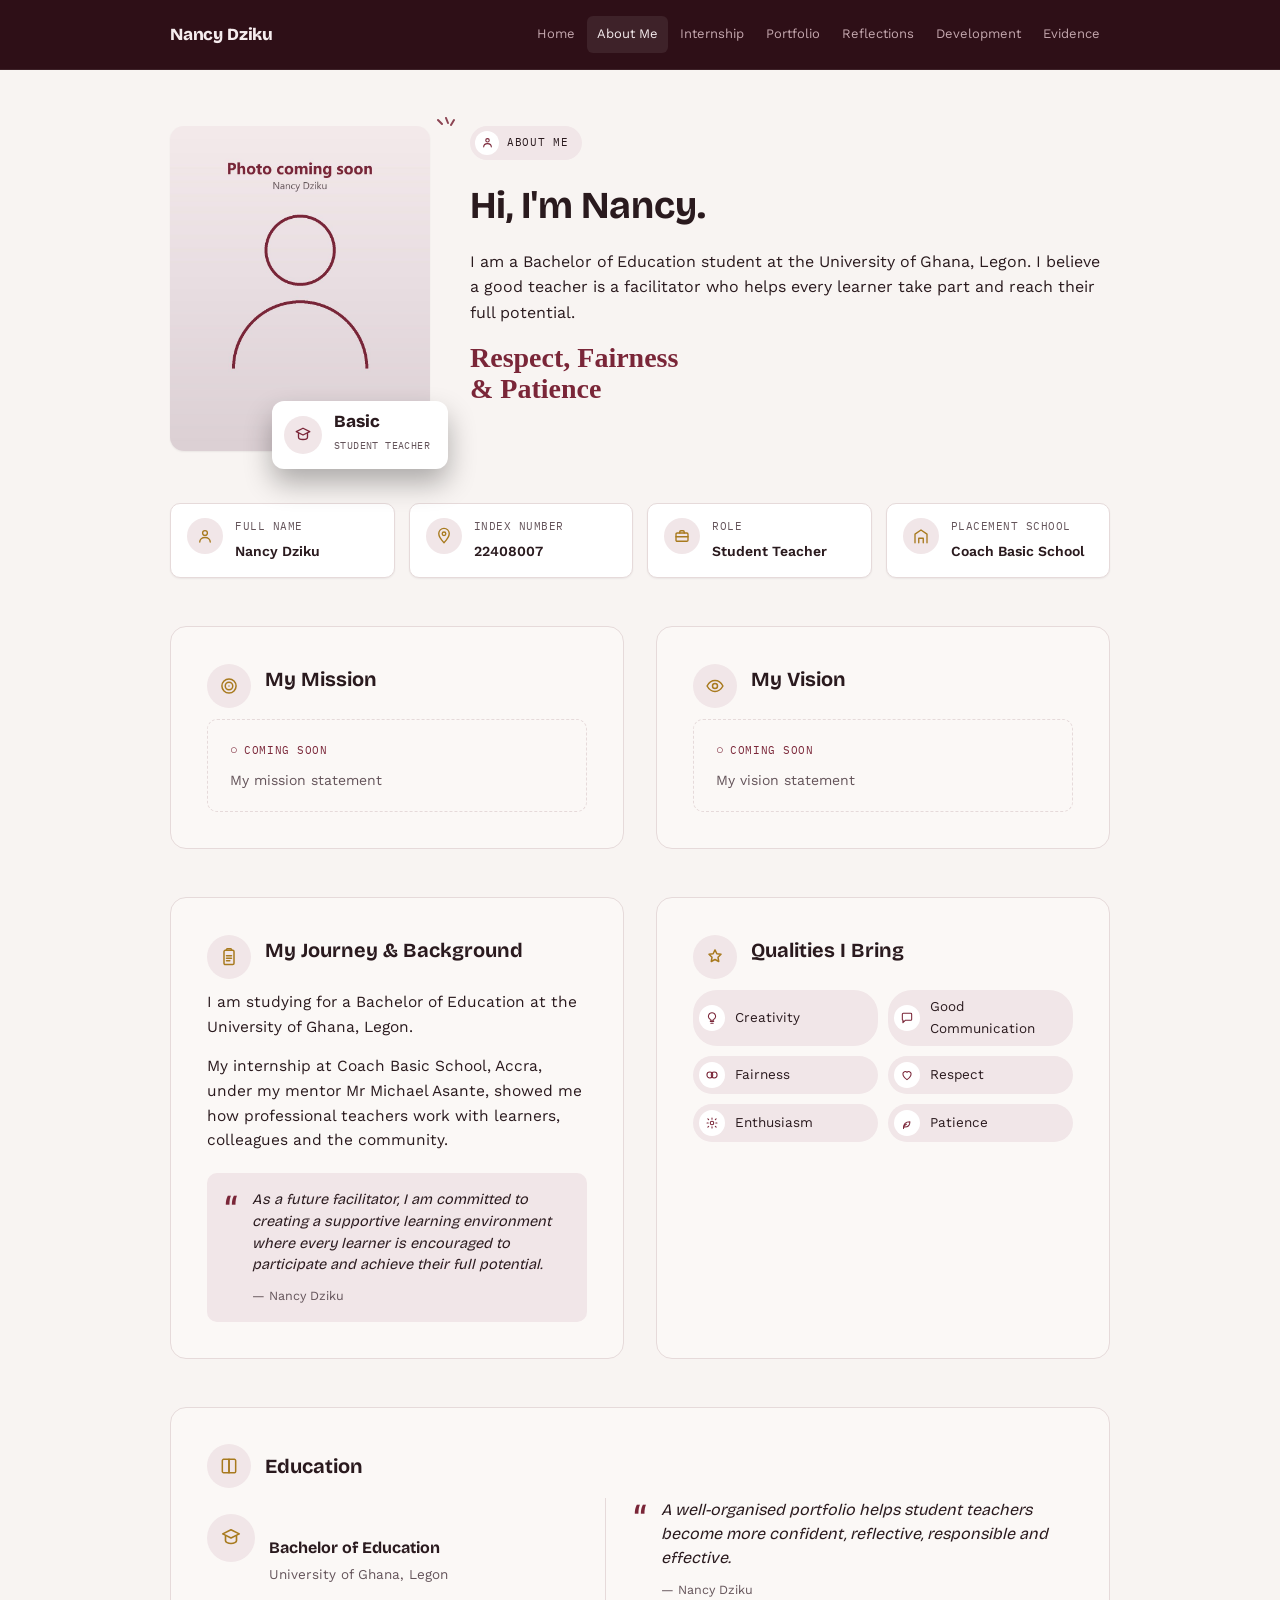
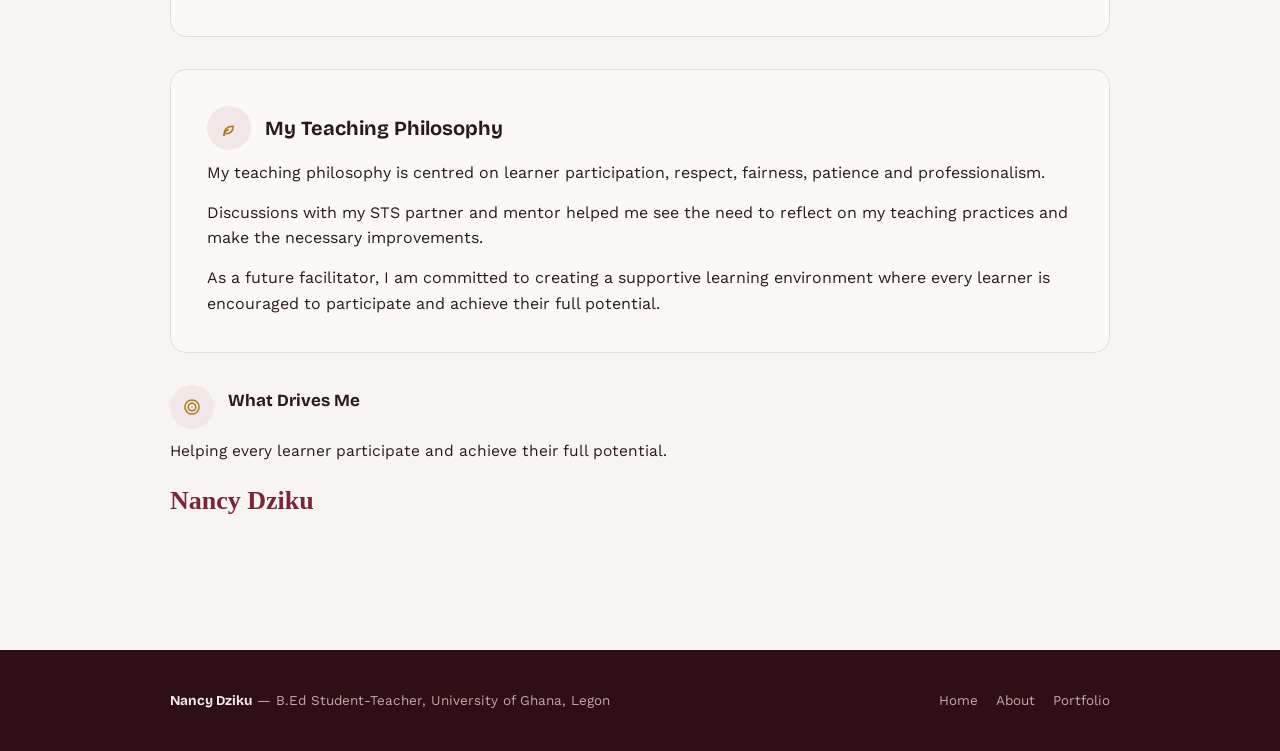
==== site/about.html @ c0284d1f "Build Nancy Dziku's teaching e-portfolio (Burgundy & Gold) Content from her Year 2 Sem 2 journal pag" ====
<!doctype html>
<html lang="en">
<head>
<meta charset="UTF-8">
<meta name="viewport" content="width=device-width, initial-scale=1">
<title>Nancy Dziku — About Me</title>
<meta name="description" content="Teaching e-portfolio of Nancy Dziku, Bachelor of Education student-teacher at the University of Ghana, Legon.">
<link rel="stylesheet" href="https://fonts.googleapis.com/css2?family=Bricolage+Grotesque:opsz,wght@12..96,500;12..96,700;12..96,800&family=Work+Sans:wght@400;500;600;700&family=IBM+Plex+Mono:wght@500&display=swap">
<link rel="stylesheet" href="styles.css">
</head>
<body>

<header class="site">
  <div class="container nav-row">
    <a class="brand" href="index.html">Nancy Dziku</a>
    <button class="nav-toggle" id="navToggle" aria-expanded="false">Menu</button>
    <nav class="links" id="navLinks">
      <a href="index.html">Home</a>
      <a href="about.html" class="active">About Me</a>
      <a href="internship.html">Internship</a>
      <a href="portfolio.html">Portfolio</a>
      <a href="reflections.html">Reflections</a>
      <a href="development.html">Development</a>
      <a href="evidence.html">Evidence</a>
    </nav>
  </div>
</header>

<main class="container">
  <div class="page">

    <div class="about-split">
      <div style="position:relative;">
        <div class="photo-ticks"><svg width="24" height="34" viewBox="0 0 24 34" fill="none" stroke="currentColor" stroke-width="2" stroke-linecap="round"><path d="M2 4l4 4"/><path d="M10 2l2 5"/><path d="M18 4l-3 5"/></svg></div>
        <img class="about-photo" src="assets/portrait.jpg" alt="Portrait of Nancy Dziku (photo coming soon)">
        <div class="hero-badge" style="position:absolute;right:-18px;bottom:-18px;left:auto;">
          <div class="badge-icon"><svg width="18" height="18" viewBox="0 0 24 24" fill="none" stroke="currentColor" stroke-width="1.8" stroke-linecap="round" stroke-linejoin="round"><path d="M12 3l9 4.5-9 4.5-9-4.5z"/><path d="M6 10v5c0 1.5 2.7 3 6 3s6-1.5 6-3v-5"/></svg></div>
          <div><b>Basic</b><span>Student Teacher</span></div>
        </div>
      </div>
      <div class="about-greet">
        <div class="pill-eyebrow"><span class="pill-icon"><svg width="13" height="13" viewBox="0 0 24 24" fill="none" stroke="currentColor" stroke-width="2" stroke-linecap="round" stroke-linejoin="round"><circle cx="12" cy="8" r="3.2"/><path d="M5 20c0-3.5 3-6 7-6s7 2.5 7 6"/></svg></span>About Me</div>
        <h3 style="font-size:clamp(28px,4.4vw,38px);">Hi, I'm Nancy.</h3>
        <p class="body-text">I am a Bachelor of Education student at the University of Ghana, Legon. I believe a good teacher is a facilitator who helps every learner take part and reach their full potential.</p>
        <div class="tagline-script">Respect, Fairness<br>&amp; Patience</div>
      </div>
    </div>

    <div class="block">
      <div class="info-grid">
        <div class="info-item">
          <div class="info-icon"><svg width="18" height="18" viewBox="0 0 24 24" fill="none" stroke="currentColor" stroke-width="1.8" stroke-linecap="round" stroke-linejoin="round"><circle cx="12" cy="8" r="3.2"/><path d="M5 20c0-3.5 3-6 7-6s7 2.5 7 6"/></svg></div>
          <div><span class="info-label">Full Name</span><span class="info-value">Nancy Dziku</span></div>
        </div>
        <div class="info-item">
          <div class="info-icon"><svg width="18" height="18" viewBox="0 0 24 24" fill="none" stroke="currentColor" stroke-width="1.8" stroke-linecap="round" stroke-linejoin="round"><path d="M12 21s7-7.2 7-12.2a7 7 0 1 0-14 0C5 13.8 12 21 12 21z"/><circle cx="12" cy="9" r="2.4"/></svg></div>
          <div><span class="info-label">Index Number</span><span class="info-value">22408007</span></div>
        </div>
        <div class="info-item">
          <div class="info-icon"><svg width="18" height="18" viewBox="0 0 24 24" fill="none" stroke="currentColor" stroke-width="1.8" stroke-linecap="round" stroke-linejoin="round"><rect x="4" y="8" width="16" height="11" rx="1.5"/><path d="M9 8V6.5A1.5 1.5 0 0 1 10.5 5h3A1.5 1.5 0 0 1 15 6.5V8"/><path d="M4 13h16"/></svg></div>
          <div><span class="info-label">Role</span><span class="info-value">Student Teacher</span></div>
        </div>
        <div class="info-item">
          <div class="info-icon"><svg width="18" height="18" viewBox="0 0 24 24" fill="none" stroke="currentColor" stroke-width="1.8" stroke-linecap="round" stroke-linejoin="round"><path d="M4 21V9.5L12 4l8 5.5V21"/><path d="M9 21v-6h6v6"/></svg></div>
          <div><span class="info-label">Placement School</span><span class="info-value">Coach Basic School</span></div>
        </div>
      </div>
    </div>

    <div class="two-col block">
      <div class="panel" style="margin-bottom:0;">
        <div class="panel-head">
        <div class="focus-icon"><svg width="20" height="20" viewBox="0 0 24 24" fill="none" stroke="currentColor" stroke-width="1.8" stroke-linecap="round" stroke-linejoin="round"><circle cx="12" cy="12" r="8.5"/><circle cx="12" cy="12" r="4.5"/><circle cx="12" cy="12" r=".8" fill="currentColor" stroke="none"/></svg></div>
        <h3>My Mission</h3>
      </div>
        <div class="grid-cards"><div class="gap"><div class="gap-label">Coming soon</div><p>My mission statement</p></div></div>
      </div>
      <div class="panel" style="margin-bottom:0;">
        <div class="panel-head">
        <div class="focus-icon"><svg width="20" height="20" viewBox="0 0 24 24" fill="none" stroke="currentColor" stroke-width="1.8" stroke-linecap="round" stroke-linejoin="round"><path d="M2.5 12S6 5.5 12 5.5 21.5 12 21.5 12 18 18.5 12 18.5 2.5 12 2.5 12z"/><circle cx="12" cy="12" r="3"/></svg></div>
        <h3>My Vision</h3>
      </div>
        <div class="grid-cards"><div class="gap"><div class="gap-label">Coming soon</div><p>My vision statement</p></div></div>
      </div>
    </div>

    <div class="two-col block">
      <div class="panel" style="margin-bottom:0;">
        <div class="panel-head">
        <div class="focus-icon"><svg width="20" height="20" viewBox="0 0 24 24" fill="none" stroke="currentColor" stroke-width="1.8" stroke-linecap="round" stroke-linejoin="round"><rect x="6" y="4" width="12" height="17" rx="1.5"/><path d="M9 4V3a1 1 0 0 1 1-1h4a1 1 0 0 1 1 1v1"/><path d="M9 10.5h6M9 13.5h6M9 16.5h4"/></svg></div>
        <h3>My Journey &amp; Background</h3>
      </div>
        <p class="body-text">I am studying for a Bachelor of Education at the University of Ghana, Legon.</p>
        <p class="body-text" style="margin-top:14px;">My internship at Coach Basic School, Accra, under my mentor Mr Michael Asante, showed me how professional teachers work with learners, colleagues and the community.</p>
        <div class="testimonial" style="margin-top:20px;background:var(--chip-bg);border-radius:10px;padding:16px 18px;">
          <span class="quote-mark">&ldquo;</span>
          <div>
            <blockquote style="font-size:14.5px;">As a future facilitator, I am committed to creating a supportive learning environment where every learner is encouraged to participate and achieve their full potential.</blockquote>
            <cite>— Nancy Dziku</cite>
          </div>
        </div>
      </div>
      <div class="panel" style="margin-bottom:0;">
        <div class="panel-head">
        <div class="focus-icon"><svg width="20" height="20" viewBox="0 0 24 24" fill="none" stroke="currentColor" stroke-width="1.8" stroke-linecap="round" stroke-linejoin="round"><path d="M12 3.5l2.2 4.6 5 .7-3.6 3.6.9 5-4.5-2.4-4.5 2.4.9-5-3.6-3.6 5-.7z"/></svg></div>
        <h3>Qualities I Bring</h3>
      </div>
        <div class="skill-grid">
          <div class="skill-chip"><span class="chip-ico"><svg width="14" height="14" viewBox="0 0 24 24" fill="none" stroke="currentColor" stroke-width="1.8" stroke-linecap="round" stroke-linejoin="round"><path d="M9 18h6M10 21h4"/><path d="M12 3a6 6 0 0 0-3.5 10.9c.5.4.8 1 .8 1.6v.5h5.4v-.5c0-.6.3-1.2.8-1.6A6 6 0 0 0 12 3z"/></svg></span>Creativity</div>
          <div class="skill-chip"><span class="chip-ico"><svg width="14" height="14" viewBox="0 0 24 24" fill="none" stroke="currentColor" stroke-width="1.8" stroke-linecap="round" stroke-linejoin="round"><path d="M4 5.5A1.5 1.5 0 0 1 5.5 4h13A1.5 1.5 0 0 1 20 5.5v9A1.5 1.5 0 0 1 18.5 16H9l-4 4v-4H5.5A1.5 1.5 0 0 1 4 14.5z"/></svg></span>Good Communication</div>
          <div class="skill-chip"><span class="chip-ico"><svg width="14" height="14" viewBox="0 0 24 24" fill="none" stroke="currentColor" stroke-width="1.8" stroke-linecap="round" stroke-linejoin="round"><circle cx="8.3" cy="12" r="5"/><circle cx="15.7" cy="12" r="5"/></svg></span>Fairness</div>
          <div class="skill-chip"><span class="chip-ico"><svg width="14" height="14" viewBox="0 0 24 24" fill="none" stroke="currentColor" stroke-width="1.8" stroke-linecap="round" stroke-linejoin="round"><path d="M12 20s-7-4.4-7-10a4 4 0 0 1 7-2.6A4 4 0 0 1 19 10c0 5.6-7 10-7 10z"/></svg></span>Respect</div>
          <div class="skill-chip"><span class="chip-ico"><svg width="14" height="14" viewBox="0 0 24 24" fill="none" stroke="currentColor" stroke-width="1.8" stroke-linecap="round" stroke-linejoin="round"><circle cx="12" cy="12" r="3"/><path d="M12 3.5v2M12 18.5v2M4.9 4.9l1.4 1.4M17.7 17.7l1.4 1.4M3.5 12h2M18.5 12h2M4.9 19.1l1.4-1.4M17.7 6.3l1.4-1.4"/></svg></span>Enthusiasm</div>
          <div class="skill-chip"><span class="chip-ico"><svg width="14" height="14" viewBox="0 0 24 24" fill="none" stroke="currentColor" stroke-width="1.8" stroke-linecap="round" stroke-linejoin="round"><path d="M6 21c0-7 4-11 11-11 0 6-3 9-9 9"/><path d="M6 21c0-4 2-6 5-7"/></svg></span>Patience</div>
        </div>
      </div>
    </div>

    <div class="panel">
      <div class="panel-head">
        <div class="focus-icon"><svg width="20" height="20" viewBox="0 0 24 24" fill="none" stroke="currentColor" stroke-width="1.8" stroke-linecap="round" stroke-linejoin="round"><path d="M4 5.5C4 4.7 4.7 4 5.5 4H12v16H5.5A1.5 1.5 0 0 1 4 18.5z"/><path d="M20 5.5c0-.8-.7-1.5-1.5-1.5H12v16h6.5a1.5 1.5 0 0 0 1.5-1.5z"/></svg></div>
        <h3>Education</h3>
      </div>
      <div class="edu-row">
        <div class="edu-info">
          <div class="focus-icon"><svg width="22" height="22" viewBox="0 0 24 24" fill="none" stroke="currentColor" stroke-width="1.8" stroke-linecap="round" stroke-linejoin="round"><path d="M12 3l9 4.5-9 4.5-9-4.5z"/><path d="M6 10v5c0 1.5 2.7 3 6 3s6-1.5 6-3v-5"/></svg></div>
          <div>
            <h4>Bachelor of Education</h4>
            <p>University of Ghana, Legon</p>
          </div>
        </div>
        <div class="testimonial">
          <span class="quote-mark">&ldquo;</span>
          <div>
            <blockquote>A well-organised portfolio helps student teachers become more confident, reflective, responsible and effective.</blockquote>
            <cite>— Nancy Dziku</cite>
          </div>
        </div>
      </div>
    </div>

    <div class="panel">
      <div class="panel-head">
        <div class="focus-icon"><svg width="20" height="20" viewBox="0 0 24 24" fill="none" stroke="currentColor" stroke-width="1.8" stroke-linecap="round" stroke-linejoin="round"><path d="M6 21c0-7 4-11 11-11 0 6-3 9-9 9"/><path d="M6 21c0-4 2-6 5-7"/></svg></div>
        <h3>My Teaching Philosophy</h3>
      </div>
      <p class="body-text">My teaching philosophy is centred on learner participation, respect, fairness, patience and professionalism.</p>
      <p class="body-text" style="margin-top:14px;">Discussions with my STS partner and mentor helped me see the need to reflect on my teaching practices and make the necessary improvements.</p>
      <p class="body-text" style="margin-top:14px;">As a future facilitator, I am committed to creating a supportive learning environment where every learner is encouraged to participate and achieve their full potential.</p>
    </div>

    <div class="block">
      <div>
        <div class="panel-head" style="margin-bottom:10px;">
          <div class="focus-icon"><svg width="20" height="20" viewBox="0 0 24 24" fill="none" stroke="currentColor" stroke-width="1.8" stroke-linecap="round" stroke-linejoin="round"><circle cx="12" cy="12" r="8.5"/><circle cx="12" cy="12" r="4.5"/><circle cx="12" cy="12" r=".8" fill="currentColor" stroke="none"/></svg></div>
          <h3 style="font-size:17px;">What Drives Me</h3>
        </div>
        <p class="body-text">Helping every learner participate and achieve their full potential.</p>
        <div class="signature">Nancy Dziku</div>
      </div>
    </div>
  </div>
</main>

<footer class="site">
  <div class="container">
    <div><strong>Nancy Dziku</strong> — B.Ed Student-Teacher, University of Ghana, Legon</div>
    <div class="foot-links">
      <a href="index.html">Home</a>
      <a href="about.html">About</a>
      <a href="portfolio.html">Portfolio</a>
    </div>
  </div>
</footer>

<script>
(function(){
  var navToggle = document.getElementById("navToggle");
  var navEl = document.getElementById("navLinks");
  navToggle.addEventListener("click", function(){
    var open = navEl.classList.toggle("open");
    navToggle.setAttribute("aria-expanded", open ? "true" : "false");
  });
})();
</script>
</body>
</html>
---- site/styles.css ----
:root{
  --bg:#F8F4F2;
  --surface:#FFFFFF;
  --surface-2:#FBF8F6;
  --ink:#2A1A1E;
  --ink-muted:#64545A;
  --border:#E6DADA;
  --gold:#7A2638;
  --green:#A87A1E;
  --maroon:#3E6E73;
  --header-bg:#2E0F17;
  --header-text:#F5ECEE;
  --header-text-muted:#C4A7AE;
  --chip-bg:#F1E6E8;
  --shadow: 0 1px 2px rgba(20,18,10,.06);
  --font-display: "Bricolage Grotesque", system-ui, sans-serif;
  --font-body: "Work Sans", system-ui, sans-serif;
  --font-mono: "IBM Plex Mono", monospace;
}
@media (prefers-color-scheme: dark){
  :root:not([data-theme="light"]){
    --bg:#170B0F;
    --surface:#22121A;
    --surface-2:#2A1720;
    --ink:#F3E9EC;
    --ink-muted:#BFA9B0;
    --border:#3D2630;
    --gold:#E07A8F;
    --green:#E2B65A;
    --maroon:#7FB3B8;
    --header-bg:#10070A;
    --header-text:#F3E9EC;
    --header-text-muted:#A88E96;
    --chip-bg:#2E1A23;
    --shadow: 0 1px 2px rgba(0,0,0,.4);
  }
}
:root[data-theme="dark"]{
  --bg:#170B0F;
  --surface:#22121A;
  --surface-2:#2A1720;
  --ink:#F3E9EC;
  --ink-muted:#BFA9B0;
  --border:#3D2630;
  --gold:#E07A8F;
  --green:#E2B65A;
  --maroon:#7FB3B8;
  --header-bg:#10070A;
  --header-text:#F3E9EC;
  --header-text-muted:#A88E96;
  --chip-bg:#2E1A23;
  --shadow: 0 1px 2px rgba(0,0,0,.4);
}
*{box-sizing:border-box;}
html{scroll-behavior:smooth;}
body{
  margin:0;
  background:var(--bg);
  color:var(--ink);
  font-family:var(--font-body);
  line-height:1.6;
}
img{max-width:100%;}
a{color:inherit;}
[hidden]{display:none!important;}
.container{max-width:980px;margin:0 auto;padding-inline:20px;}
h1,h2,h3{font-family:var(--font-display);font-weight:700;text-wrap:balance;margin:0;}
p{margin:0;}
.eyebrow{
  font-family:var(--font-mono);
  font-size:11px;
  letter-spacing:.08em;
  text-transform:uppercase;
}

/* header */
header.site{
  background:var(--header-bg);
  color:var(--header-text);
  position:sticky;
  top:0;
  z-index:20;
  border-bottom:1px solid rgba(255,255,255,.08);
}
.nav-row{
  display:flex;
  align-items:center;
  justify-content:space-between;
  padding-block:16px;
  gap:16px;
}
.brand{
  font-family:var(--font-display);
  font-weight:800;
  font-size:17px;
  letter-spacing:-.01em;
  text-decoration:none;
  color:var(--header-text);
  white-space:nowrap;
}
nav.links{display:flex;gap:2px;flex-wrap:nowrap;}
nav.links a{
  font-size:13px;
  text-decoration:none;
  color:var(--header-text-muted);
  padding:8px 10px;
  border-radius:6px;
  white-space:nowrap;
  transition:color .15s, background .15s;
}
nav.links a:hover{color:var(--header-text);}
nav.links a.active{color:var(--header-text);background:rgba(255,255,255,.08);}
.nav-toggle{
  display:none;
  background:none;
  border:1px solid rgba(255,255,255,.2);
  color:var(--header-text);
  border-radius:6px;
  padding:8px 10px;
  font-size:13px;
  font-family:var(--font-mono);
}
@media (max-width:900px){
  nav.links{
    display:none;
    width:100%;
    flex-direction:column;
    flex-wrap:wrap;
    gap:2px;
    padding-bottom:14px;
  }
  nav.links a{white-space:normal;}
  nav.links.open{display:flex;}
  .nav-toggle{display:block;}
  .nav-row{flex-wrap:wrap;}
}

/* hero */
.hero{
  background:var(--header-bg);
  color:var(--header-text);
  padding-block:clamp(48px,8vw,88px) clamp(56px,9vw,96px);
  overflow:clip;
}
.hero-grid{
  display:grid;
  grid-template-columns:1.15fr auto;
  gap:clamp(32px,6vw,64px);
  align-items:center;
}
@media (max-width:700px){.hero-grid{grid-template-columns:1fr;}.hero-photo-wrap{order:-1;margin-inline:auto;}}
.hero-photo-wrap{
  position:relative;
  width:min(300px,72vw);
  flex-shrink:0;
}
.hero-photo-wrap::before{
  content:"";
  position:absolute;
  inset:10px -10px -10px 10px;
  background:color-mix(in srgb, var(--gold) 25%, transparent);
  border-radius:18px;
  z-index:0;
}
.hero-photo{
  position:relative;
  z-index:1;
  display:block;
  width:100%;
  aspect-ratio:4/5;
  object-fit:cover;
  object-position:top center;
  border-radius:16px;
  box-shadow:0 24px 48px rgba(0,0,0,.4);
}
.hero-badge{
  position:absolute;
  z-index:2;
  left:-18px;
  bottom:-18px;
  display:flex;
  align-items:center;
  gap:12px;
  background:var(--surface);
  color:var(--ink);
  padding:12px 18px 12px 12px;
  border-radius:12px;
  box-shadow:0 14px 28px rgba(0,0,0,.3);
  max-width:210px;
}
.hero-badge .badge-icon{
  width:38px;height:38px;border-radius:50%;flex-shrink:0;
  background:var(--chip-bg);color:var(--gold);
  display:flex;align-items:center;justify-content:center;
}
.hero-badge b{display:block;font-family:var(--font-display);font-size:17px;font-weight:800;line-height:1.1;}
.hero-badge span{font-size:10px;font-family:var(--font-mono);text-transform:uppercase;letter-spacing:.04em;color:var(--ink-muted);}
.hero .eyebrow{color:#E8C26A;margin-bottom:10px;display:block;}
.hero h1{font-size:clamp(32px,5.5vw,52px);line-height:1.05;margin-bottom:10px;}
.hero .role{font-size:15px;color:var(--header-text-muted);margin-bottom:20px;}
.hero .pitch{max-width:56ch;font-size:15px;color:#E9D9DD;margin-bottom:24px;}
.divider-rule{height:2px;width:56px;background:#E8C26A;margin-bottom:24px;}
.stat-row{display:flex;gap:28px;flex-wrap:wrap;}
.stat b{display:block;font-family:var(--font-display);font-size:24px;font-weight:800;}
.stat span{font-size:11px;color:var(--header-text-muted);text-transform:uppercase;letter-spacing:.05em;}
.accentbar{display:flex;height:5px;margin-top:32px;border-radius:3px;overflow:hidden;max-width:280px;}
.accentbar div{flex:1;}

/* page body */
main{padding-block:56px 80px;}
.page-head{margin-bottom:40px;max-width:70ch;}
.page-head .eyebrow{color:var(--gold);margin-bottom:10px;display:block;}
.page-head h2{font-size:clamp(26px,4vw,34px);margin-bottom:12px;}
.page-head p{color:var(--ink-muted);font-size:15.5px;}

.block{margin-bottom:48px;}
.block h3{font-size:19px;margin-bottom:14px;}
.block .body-text{max-width:68ch;color:var(--ink);font-size:15.5px;}
.block .body-text + .body-text{margin-top:14px;}
.pull{
  border-left:3px solid var(--gold);
  padding:2px 0 2px 20px;
  margin:20px 0;
  max-width:60ch;
  font-family:var(--font-display);
  font-weight:500;
  font-size:19px;
  line-height:1.45;
  color:var(--ink);
}

.two-col{display:grid;grid-template-columns:1fr 1fr;gap:32px;}
@media (max-width:700px){.two-col{grid-template-columns:1fr;}}
.card{
  background:var(--surface);
  border:1px solid var(--border);
  border-radius:10px;
  padding:22px 24px;
  box-shadow:var(--shadow);
}
.card h4{font-family:var(--font-display);font-size:16px;margin:0 0 8px;font-weight:700;}
.card p{font-size:14.5px;color:var(--ink-muted);}

ul.plain{margin:0;padding:0;list-style:none;display:flex;flex-direction:column;gap:10px;}
ul.plain li{
  font-size:15px;
  padding-left:20px;
  position:relative;
}
ul.plain li::before{
  content:"";
  position:absolute;left:0;top:9px;
  width:6px;height:6px;border-radius:50%;
  background:var(--green);
}

.chip-row{display:flex;flex-wrap:wrap;gap:8px;}
.chip{
  font-family:var(--font-mono);
  font-size:12px;
  background:var(--chip-bg);
  border:1px solid var(--border);
  padding:6px 12px;
  border-radius:20px;
  color:var(--ink);
}

.grid-cards{display:grid;grid-template-columns:repeat(auto-fill,minmax(220px,1fr));gap:18px;}

.focus-grid{display:grid;grid-template-columns:repeat(auto-fit,minmax(200px,1fr));gap:20px;}
.focus-card{padding:4px 2px;}
.focus-icon{
  width:44px;height:44px;
  border-radius:50%;
  background:var(--chip-bg);
  display:flex;align-items:center;justify-content:center;
  margin-bottom:16px;
  color:var(--green);
}
.focus-card h4{font-family:var(--font-display);font-size:15.5px;margin-bottom:6px;}
.focus-card p{font-size:14px;color:var(--ink-muted);}

/* home redesign */
.home-page{--ink-muted:#64545A;}
@media (prefers-color-scheme: dark){:root:not([data-theme="light"]) .home-page{--ink-muted:#BFA9B0;}}
:root[data-theme="dark"] .home-page{--ink-muted:#BFA9B0;}
.pill-eyebrow{
  display:inline-flex;align-items:center;gap:8px;
  background:var(--chip-bg);
  border-radius:20px;
  padding:5px 14px 5px 5px;
  font-family:var(--font-mono);
  font-size:11px;letter-spacing:.06em;text-transform:uppercase;
  color:var(--ink);
  margin-bottom:16px;
}
.pill-eyebrow .pill-icon{
  width:24px;height:24px;border-radius:50%;
  background:var(--surface);
  display:flex;align-items:center;justify-content:center;
  color:var(--gold);
}
.panel{
  background:var(--surface-2);
  border:1px solid var(--border);
  border-radius:16px;
  padding:clamp(24px,4vw,36px);
  margin-bottom:32px;
}
.panel-head{display:flex;align-items:center;gap:14px;margin-bottom:10px;}
.panel-head .focus-icon{margin-bottom:0;flex-shrink:0;}
.panel-head h3{font-size:20px;}
.panel-intro{color:var(--ink-muted);font-size:14.5px;max-width:64ch;margin-bottom:24px;}
.testimonial{display:flex;gap:14px;align-items:flex-start;}
.testimonial .quote-mark{font-family:var(--font-display);font-size:42px;color:var(--gold);line-height:.6;flex-shrink:0;margin-top:10px;}
.testimonial blockquote{margin:0;font-family:var(--font-display);font-style:italic;font-size:16px;line-height:1.5;color:var(--ink);}
.testimonial cite{display:block;margin-top:10px;font-style:normal;font-size:12.5px;color:var(--ink-muted);}
.about-teaser-grid{display:grid;grid-template-columns:1.3fr 1fr;gap:40px;align-items:start;}
@media (max-width:760px){.about-teaser-grid{grid-template-columns:1fr;}}
.link-grid{display:grid;grid-template-columns:1fr 1fr;gap:16px;}
@media (max-width:700px){.link-grid{grid-template-columns:1fr;}}
.link-card{
  display:flex;align-items:flex-start;gap:14px;
  background:var(--surface);border:1px solid var(--border);border-radius:12px;
  padding:18px;text-decoration:none;color:inherit;
  transition:border-color .15s;
}
.link-card:hover{border-color:var(--gold);}
.link-card .focus-icon{margin-bottom:0;flex-shrink:0;width:38px;height:38px;}
.link-card .link-body{flex:1;}
.link-card .link-body h4{font-family:var(--font-display);font-size:15px;margin-bottom:4px;font-weight:700;}
.link-card .link-body p{font-size:13px;color:var(--ink-muted);}
.link-card .link-arrow{
  width:30px;height:30px;border-radius:50%;background:var(--chip-bg);
  display:flex;align-items:center;justify-content:center;color:var(--ink);flex-shrink:0;
}
.philosophy-split{display:grid;grid-template-columns:1fr 1.15fr;gap:40px;align-items:center;}
@media (max-width:700px){.philosophy-split{grid-template-columns:1fr;}}
.philosophy-photo{width:100%;aspect-ratio:4/3;object-fit:cover;border-radius:16px;box-shadow:var(--shadow);display:block;}
.philosophy-photo.is-placeholder{
  display:flex;align-items:center;justify-content:center;flex-direction:column;gap:8px;
  background:var(--chip-bg);color:var(--ink-muted);font-family:var(--font-mono);font-size:11px;text-transform:uppercase;letter-spacing:.05em;text-align:center;padding:20px;
}
.btn-dark{
  display:inline-flex;align-items:center;gap:8px;
  background:var(--header-bg);color:var(--header-text);
  font-family:var(--font-body);font-weight:600;font-size:14px;
  padding:12px 20px;border-radius:24px;text-decoration:none;
  transition:opacity .15s;
}
.btn-dark:hover{opacity:.85;}
.intro-bar{
  display:flex;flex-wrap:wrap;gap:28px;align-items:center;justify-content:space-between;
  background:var(--surface-2);border:1px solid var(--border);border-radius:16px;
  padding:clamp(22px,4vw,30px);
}
.intro-bar .intro-text{flex:2;min-width:260px;}
.intro-bar .intro-side{display:flex;flex-direction:column;gap:16px;align-items:flex-start;}
.mini-stats{display:flex;gap:20px;flex-wrap:wrap;}
.mini-stat{display:flex;flex-direction:column;align-items:center;gap:6px;text-align:center;width:80px;}
.mini-stat .focus-icon{width:36px;height:36px;margin-bottom:0;}
.mini-stat b{font-family:var(--font-display);font-size:12.5px;font-weight:700;line-height:1.25;}
.mini-stat span{font-size:10px;color:var(--ink-muted);}
.tagline-script{
  font-family:"Caveat",cursive;
  font-weight:700;
  font-size:clamp(22px,3vw,28px);
  color:var(--gold);
  line-height:1.1;
  margin-top:18px;
}
.signature{
  font-family:"Caveat",cursive;
  font-weight:700;
  font-size:26px;
  color:var(--gold);
  margin-top:16px;
}
.photo-ticks{position:absolute;top:-10px;right:-30px;color:var(--gold);opacity:.85;}

.stat-trio{display:flex;}
.stat-trio-item{flex:1;display:flex;flex-direction:column;align-items:center;gap:8px;text-align:center;padding:0 12px;border-right:1px solid var(--border);}
.stat-trio-item:last-child{border-right:none;}
.stat-trio-item .focus-icon{margin-bottom:0;}
.stat-trio-item b{font-family:var(--font-display);font-size:16px;font-weight:700;}
.stat-trio-item span{font-size:11.5px;color:var(--ink-muted);}

.skill-grid{display:grid;grid-template-columns:1fr 1fr;gap:10px;}
@media (max-width:500px){.skill-grid{grid-template-columns:1fr;}}
.skill-chip{display:inline-flex;align-items:center;gap:10px;background:var(--chip-bg);border-radius:24px;padding:6px 16px 6px 6px;font-size:13.5px;}
.skill-chip .chip-ico{width:26px;height:26px;border-radius:50%;background:var(--surface);display:flex;align-items:center;justify-content:center;color:var(--gold);flex-shrink:0;}

.edu-row{display:flex;flex-wrap:wrap;gap:32px;align-items:center;}
.edu-row .edu-info{display:flex;gap:14px;align-items:flex-start;flex:1;min-width:220px;}
.edu-row .edu-info .focus-icon{width:48px;height:48px;flex-shrink:0;margin-bottom:0;}
.edu-row .edu-info h4{font-family:var(--font-display);font-size:16px;margin-bottom:4px;}
.edu-row .edu-info p{font-size:13.5px;color:var(--ink-muted);line-height:1.5;}
.edu-row .testimonial{flex:1.2;min-width:240px;border-left:1px solid var(--border);padding-left:28px;}
@media (max-width:640px){.edu-row .testimonial{border-left:none;padding-left:0;}}

.page-head-split{display:flex;flex-wrap:wrap;justify-content:space-between;align-items:center;gap:24px;margin-bottom:40px;}
.page-head-split .head-text{flex:1;min-width:260px;}
.page-head-split .head-text h2{font-size:clamp(28px,4.4vw,38px);margin:12px 0 14px;}
.page-head-split .head-text p{color:var(--ink-muted);font-size:15px;max-width:60ch;}
.icon-blob{
  position:relative;
  background:var(--chip-bg);
  border-radius:42% 58% 63% 37% / 41% 44% 56% 59%;
  width:150px;height:130px;
  flex-shrink:0;
  display:flex;align-items:center;justify-content:center;
  color:var(--ink);
}

.profile-card{display:grid;grid-template-columns:1fr 1fr;gap:32px;align-items:stretch;background:var(--surface-2);border:1px solid var(--border);border-radius:16px;padding:clamp(22px,4vw,30px);margin-bottom:32px;}
@media (max-width:700px){.profile-card{grid-template-columns:1fr;}}
.profile-card h3{font-size:20px;margin:10px 0 2px;}
.profile-card .profile-sub{font-size:13.5px;color:var(--ink-muted);}
.profile-list{display:flex;flex-direction:column;gap:14px;margin-top:18px;padding-top:18px;border-top:1px solid var(--border);}
.profile-list .info-row{display:flex;align-items:center;gap:12px;}
.profile-list .info-row .focus-icon{width:32px;height:32px;margin-bottom:0;flex-shrink:0;}
.profile-list .info-row .label{font-size:10.5px;color:var(--ink-muted);text-transform:uppercase;letter-spacing:.04em;display:block;}
.profile-list .info-row .value{font-size:14px;font-weight:600;}
.photo-quote{position:relative;border-radius:14px;overflow:hidden;min-height:220px;}
.photo-quote img{width:100%;height:100%;object-fit:cover;display:block;}
.photo-quote.is-placeholder{
  background:var(--chip-bg);display:flex;flex-direction:column;align-items:center;justify-content:center;gap:8px;
  color:var(--ink-muted);font-family:var(--font-mono);font-size:11px;text-transform:uppercase;letter-spacing:.05em;text-align:center;padding:20px;
}
.photo-quote .quote-overlay{
  position:absolute;left:0;right:0;bottom:0;
  background:linear-gradient(0deg, rgba(8,18,26,.88), rgba(8,18,26,0));
  padding:28px 18px 16px;
  color:#EEF3F6;
  font-family:var(--font-display);font-style:italic;font-size:13.5px;line-height:1.5;
}

.page-photo-hero{display:grid;grid-template-columns:1fr 300px;gap:40px;align-items:center;margin-bottom:40px;}
@media (max-width:760px){.page-photo-hero{grid-template-columns:1fr;}.page-photo-hero .photo-col{order:-1;margin-inline:auto;}}
.page-photo-hero .photo-col{position:relative;width:100%;max-width:300px;}
.page-hero-photo{width:100%;aspect-ratio:4/5;object-fit:cover;object-position:top center;border-radius:16px;box-shadow:var(--shadow);display:block;}
.page-hero-photo.is-placeholder{display:flex;flex-direction:column;align-items:center;justify-content:center;gap:8px;background:var(--chip-bg);color:var(--ink-muted);font-family:var(--font-mono);font-size:11px;text-transform:uppercase;letter-spacing:.05em;text-align:center;padding:20px;}

.panel-with-photo{display:flex;flex-wrap:wrap;gap:28px;align-items:flex-start;}
.panel-with-photo .panel-main{flex:2;min-width:260px;}
.panel-with-photo .panel-photo{flex:1;min-width:160px;max-width:220px;border-radius:14px;overflow:hidden;aspect-ratio:4/3;box-shadow:var(--shadow);}
.panel-with-photo .panel-photo img{width:100%;height:100%;object-fit:cover;display:block;}

.evidence-grid{display:grid;grid-template-columns:repeat(auto-fit,minmax(150px,1fr));gap:16px;}
.video-feature{display:flex;flex-wrap:wrap;gap:28px;align-items:center;}
.video-feature video{flex:3;min-width:260px;width:100%;aspect-ratio:16/9;border-radius:14px;background:#000;box-shadow:var(--shadow);display:block;}
.video-feature .video-caption{flex:2;min-width:220px;}
.video-feature .evidence-tag{display:block;font-family:var(--font-mono);font-size:11px;text-transform:uppercase;letter-spacing:.05em;color:var(--ink-muted);margin-bottom:10px;}

.evidence-card{background:var(--surface);border:1px solid var(--border);border-radius:12px;overflow:hidden;box-shadow:var(--shadow);}
.evidence-card .evidence-photo{width:100%;aspect-ratio:4/3;object-fit:cover;display:block;}
.evidence-card .evidence-photo.is-placeholder{
  display:flex;flex-direction:column;align-items:center;justify-content:center;gap:6px;
  background:var(--chip-bg);color:var(--ink-muted);font-family:var(--font-mono);font-size:10px;text-transform:uppercase;letter-spacing:.05em;text-align:center;padding:14px;
}
.evidence-card .evidence-body{padding:14px 16px;}
.evidence-card .evidence-body h4{font-family:var(--font-display);font-size:14.5px;margin-bottom:2px;}
.evidence-card .evidence-body .evidence-tag{font-size:12px;color:var(--ink-muted);margin-bottom:12px;display:block;}
.evidence-card .evidence-view{
  display:inline-flex;align-items:center;justify-content:center;gap:6px;width:100%;
  background:var(--chip-bg);color:var(--ink);font-size:12.5px;font-weight:600;
  padding:8px;border-radius:8px;text-decoration:none;box-sizing:border-box;
}

.toolkit-cloud{position:relative;background:var(--chip-bg);border-radius:12px;padding:20px 22px 60px;}
.toolkit-cloud .tagline-script{position:absolute;right:22px;bottom:14px;margin-top:0;text-align:right;}

.growth-split{display:grid;grid-template-columns:1.3fr 1fr;gap:28px;align-items:stretch;}
@media (max-width:760px){.growth-split{grid-template-columns:1fr;}}
.growth-photo{width:100%;height:100%;min-height:220px;object-fit:cover;border-radius:14px;box-shadow:var(--shadow);display:block;}
.growth-photo.is-placeholder{display:flex;flex-direction:column;align-items:center;justify-content:center;gap:8px;background:var(--chip-bg);color:var(--ink-muted);font-family:var(--font-mono);font-size:11px;text-transform:uppercase;letter-spacing:.05em;text-align:center;padding:20px;}
.quote-box{background:var(--chip-bg);border-radius:10px;padding:18px 20px;margin-top:18px;}
.quote-box p{font-family:var(--font-display);font-style:italic;font-size:14.5px;line-height:1.5;color:var(--ink);margin-bottom:8px;}
.quote-box span{font-size:12px;color:var(--ink-muted);}

.icon-pastel-1{background:color-mix(in srgb, var(--green) 20%, var(--surface));color:var(--green);}
.icon-pastel-2{background:color-mix(in srgb, var(--gold) 22%, var(--surface));color:var(--gold);}
.icon-pastel-3{background:color-mix(in srgb, var(--maroon) 20%, var(--surface));color:var(--maroon);}

.reflect-hero-side{display:flex;align-items:center;gap:16px;}
.reflect-quote{font-family:"Caveat",cursive;font-weight:700;font-size:21px;color:var(--gold);line-height:1.25;text-align:center;max-width:150px;transform:rotate(-4deg);flex-shrink:0;}

.journal-card{background:var(--surface);border:1px solid var(--border);border-radius:12px;padding:18px;}
.week-badge{display:inline-block;font-family:var(--font-mono);font-size:10px;font-weight:700;text-transform:uppercase;letter-spacing:.04em;padding:4px 10px;border-radius:20px;margin-bottom:12px;}
.journal-card h4{font-family:var(--font-display);font-size:15px;margin-bottom:8px;}
.journal-card p{font-size:13.5px;color:var(--ink-muted);margin-bottom:14px;}
.journal-date{display:flex;align-items:center;gap:6px;font-size:11.5px;color:var(--ink-muted);}

.flanked-quote{display:flex;align-items:center;gap:24px;}
.flanked-quote .leaf-deco{color:var(--gold);opacity:.8;flex-shrink:0;}
.flanked-quote .blob-deco{
  width:70px;height:70px;flex-shrink:0;position:relative;
  background:var(--chip-bg);border-radius:42% 58% 63% 37% / 41% 44% 56% 59%;
}
.flanked-quote .blob-deco .photo-ticks{top:-10px;right:-16px;}
@media (max-width:600px){.flanked-quote{flex-wrap:wrap;justify-content:center;}}

.numbered-list{display:flex;flex-direction:column;gap:20px;}
.numbered-item{display:flex;gap:16px;align-items:flex-start;}
.numbered-item .num-badge{width:40px;height:40px;border-radius:50%;background:var(--chip-bg);display:flex;align-items:center;justify-content:center;font-family:var(--font-display);font-weight:700;font-size:14px;color:var(--gold);flex-shrink:0;}
.numbered-item h4{font-family:var(--font-display);font-size:15px;margin-bottom:4px;}
.numbered-item p{font-size:13.5px;color:var(--ink-muted);}

.progress-list{display:flex;flex-direction:column;gap:14px;}
.progress-item{display:flex;gap:14px;align-items:flex-start;background:var(--surface);border:1px solid var(--border);border-radius:10px;padding:14px 16px;}
.progress-item .focus-icon{width:40px;height:40px;flex-shrink:0;margin-bottom:0;}
.progress-item .progress-body{flex:1;display:flex;justify-content:space-between;gap:12px;align-items:flex-start;flex-wrap:wrap;}
.progress-item .progress-text h4{font-family:var(--font-display);font-size:14.5px;margin-bottom:4px;}
.progress-item .progress-text p{font-size:13px;color:var(--ink-muted);}
.status-pill{display:inline-block;font-size:11px;font-weight:700;padding:5px 12px;border-radius:16px;white-space:nowrap;flex-shrink:0;}
.status-pill.in-progress{background:color-mix(in srgb, var(--gold) 25%, var(--surface));color:var(--gold);}
.status-pill.completed{background:color-mix(in srgb, var(--green) 25%, var(--surface));color:var(--green);}

.growth-mindset{background:var(--chip-bg);}
.growth-mindset blockquote{font-family:var(--font-display);font-style:italic;font-size:15px;line-height:1.55;color:var(--ink);max-width:52ch;}

.foundation-card{display:flex;gap:16px;align-items:flex-start;background:var(--surface);border:1px solid var(--border);border-radius:12px;padding:20px;}
.foundation-card .focus-icon{width:46px;height:46px;flex-shrink:0;margin-bottom:0;}
.foundation-card h4{font-family:var(--font-display);font-size:15.5px;margin-bottom:3px;}
.foundation-card .foundation-sub{font-size:13px;color:var(--ink-muted);margin-bottom:10px;}
.foundation-card p{font-size:13.5px;color:var(--ink-muted);line-height:1.5;}

.about-split{display:grid;grid-template-columns:260px 1fr;gap:40px;align-items:start;margin-bottom:52px;}
@media (max-width:700px){.about-split{grid-template-columns:1fr;}}
.about-photo{width:100%;aspect-ratio:4/5;object-fit:cover;object-position:top center;border-radius:14px;box-shadow:var(--shadow);display:block;}
.about-greet h3{font-family:var(--font-display);font-weight:700;font-size:clamp(24px,3.4vw,30px);margin-bottom:12px;}
.about-connect{margin-top:16px;}
.about-connect .connect-label{font-family:var(--font-mono);font-size:11px;text-transform:uppercase;letter-spacing:.05em;color:var(--gold);margin-bottom:6px;display:block;}

.info-grid{display:grid;grid-template-columns:repeat(auto-fit,minmax(190px,1fr));gap:14px;}
.info-item{display:flex;gap:12px;align-items:flex-start;background:var(--surface);border:1px solid var(--border);border-radius:10px;padding:14px 16px;box-shadow:var(--shadow);}
.info-item .info-icon{width:36px;height:36px;border-radius:50%;background:var(--chip-bg);display:flex;align-items:center;justify-content:center;color:var(--green);flex-shrink:0;}
.info-item .info-label{font-family:var(--font-mono);font-size:10.5px;text-transform:uppercase;letter-spacing:.05em;color:var(--ink-muted);display:block;margin-bottom:3px;}
.info-item .info-value{font-size:14px;font-weight:600;line-height:1.3;}

.icon-card-head{display:flex;align-items:center;gap:10px;margin-bottom:14px;}
.icon-card-head .focus-icon{margin-bottom:0;}
.icon-card-head h4{margin:0;font-family:var(--font-display);font-size:16px;font-weight:700;}

ul.check-list{margin:0;padding:0;list-style:none;display:flex;flex-direction:column;gap:10px;}
ul.check-list li{font-size:14.5px;padding-left:26px;position:relative;}
ul.check-list li::before{content:"✓";position:absolute;left:0;top:0;color:var(--green);font-weight:700;font-size:13px;}

.cta-card{
  display:flex;flex-wrap:wrap;gap:18px;align-items:center;justify-content:space-between;
  background:var(--surface);border:1px solid var(--border);border-radius:12px;
  padding:24px 28px;box-shadow:var(--shadow);
}
.cta-card .cta-text h4{font-family:var(--font-display);font-size:16.5px;margin-bottom:6px;}
.cta-card .cta-text p{font-size:13.5px;color:var(--ink-muted);max-width:46ch;}
.cta-btn{
  display:inline-flex;align-items:center;gap:6px;
  background:var(--gold);color:var(--header-bg);
  font-family:var(--font-mono);font-size:12px;text-transform:uppercase;letter-spacing:.04em;font-weight:700;
  padding:11px 18px;border-radius:8px;text-decoration:none;white-space:nowrap;
  transition:opacity .15s;
}
.cta-btn:hover{opacity:.85;}

/* placeholder / gap card */
.gap{
  border:1.5px dashed var(--border);
  border-radius:10px;
  padding:20px 22px;
  background:var(--surface-2);
}
.gap .gap-label{
  font-family:var(--font-mono);
  font-size:11px;
  letter-spacing:.05em;
  text-transform:uppercase;
  color:var(--gold);
  display:flex;
  align-items:center;
  gap:6px;
  margin-bottom:8px;
}
.gap .gap-label::before{content:"○";font-size:13px;}
.gap p{font-size:14px;color:var(--ink-muted);}

.sample-tag{
  display:inline-flex;
  align-items:center;
  gap:5px;
  font-family:var(--font-mono);
  font-size:10px;
  text-transform:uppercase;
  letter-spacing:.05em;
  color:var(--maroon);
  background:color-mix(in srgb, var(--maroon) 12%, transparent);
  border:1px solid color-mix(in srgb, var(--maroon) 35%, transparent);
  padding:3px 10px;
  border-radius:20px;
  margin-bottom:12px;
}
.sample-tag::before{content:"◆";font-size:7px;}

.filled{
  background:var(--surface);
  border:1px solid var(--border);
  border-radius:10px;
  padding:20px 22px;
  box-shadow:var(--shadow);
}
.filled p{font-size:14.5px;color:var(--ink);}
.filled p + p{margin-top:10px;}

.doc-mock .doc-title{font-family:var(--font-display);font-weight:700;font-size:15px;margin-bottom:12px;}
.doc-mock .doc-row{display:flex;justify-content:space-between;gap:12px;border-bottom:1px dashed var(--border);padding:7px 0;font-size:12.5px;color:var(--ink-muted);}
.doc-mock .doc-row:last-child{border-bottom:none;}
.doc-mock .doc-row b{color:var(--ink);font-weight:600;text-align:right;}
.doc-mock .doc-note{margin-top:12px;font-size:12.5px;color:var(--ink-muted);line-height:1.55;}

.flash-grid{display:grid;grid-template-columns:repeat(3,1fr);gap:8px;margin-top:4px;}
.flash{
  background:var(--chip-bg);
  border:1px solid var(--border);
  border-radius:6px;
  text-align:center;
  padding:10px 4px;
  font-family:var(--font-mono);
  font-size:12px;
  font-weight:500;
}

.score-badge{
  display:inline-block;
  font-family:var(--font-display);
  font-weight:800;
  font-size:22px;
  color:var(--green);
  background:color-mix(in srgb, var(--green) 12%, transparent);
  border-radius:8px;
  padding:6px 14px;
  margin-bottom:10px;
}

.cert-mock{
  border:2px solid var(--gold);
  outline:1px solid color-mix(in srgb, var(--gold) 40%, transparent);
  outline-offset:5px;
  border-radius:6px;
  padding:26px 20px;
  text-align:center;
}
.cert-mock .seal{
  width:44px;height:44px;border-radius:50%;
  background:linear-gradient(155deg,var(--gold),var(--maroon));
  margin:0 auto 12px;
}
.cert-mock .cert-title{font-family:var(--font-display);font-weight:700;font-size:15px;margin-bottom:4px;}
.cert-mock .cert-sub{font-size:12px;color:var(--ink-muted);}

.photo-mock{
  aspect-ratio:4/3;
  border-radius:8px;
  background:linear-gradient(150deg, color-mix(in srgb, var(--green) 55%, var(--surface-2)), color-mix(in srgb, var(--gold) 45%, var(--surface-2)));
  display:flex;align-items:center;justify-content:center;
  color:var(--surface);
}

.quote-card{
  background:var(--surface);
  border:1px solid var(--border);
  border-left:3px solid var(--gold);
  border-radius:0 10px 10px 0;
  padding:18px 22px;
  box-shadow:var(--shadow);
}
.quote-card p{font-family:var(--font-display);font-weight:500;font-size:16px;line-height:1.5;margin-bottom:10px;}
.quote-card span{font-family:var(--font-mono);font-size:11px;text-transform:uppercase;letter-spacing:.04em;color:var(--ink-muted);}

table.info{border-collapse:collapse;width:100%;max-width:560px;}
table.info td{padding:9px 0;border-bottom:1px solid var(--border);font-size:14.5px;}
table.info td:first-child{color:var(--ink-muted);width:40%;font-family:var(--font-mono);font-size:12px;text-transform:uppercase;letter-spacing:.03em;}

footer.site{
  background:var(--header-bg);
  color:var(--header-text-muted);
  padding-block:40px;
  font-size:13.5px;
}
footer.site .container{display:flex;flex-wrap:wrap;justify-content:space-between;gap:20px;align-items:center;}
footer.site strong{color:var(--header-text);font-family:var(--font-display);}
footer.site .foot-links{display:flex;gap:18px;flex-wrap:wrap;}
footer.site a{text-decoration:none;}
footer.site a:hover{color:var(--header-text);}

/* photo feature (photo in place of video) */
.video-feature .feature-photo{flex:3;min-width:260px;width:100%;aspect-ratio:16/10;object-fit:cover;border-radius:14px;box-shadow:var(--shadow);display:block;}
.photo-pair{display:grid;grid-template-columns:1fr 1fr;gap:16px;margin-top:22px;}
.photo-pair img{width:100%;aspect-ratio:4/3;object-fit:cover;border-radius:12px;box-shadow:var(--shadow);display:block;}
@media (max-width:600px){.photo-pair{grid-template-columns:1fr;}}
.school-num{font-family:var(--font-mono);font-size:11px;text-transform:uppercase;letter-spacing:.05em;color:var(--gold);}
.grid-cards.cards-4{grid-template-columns:repeat(auto-fill,minmax(min(100%,300px),1fr));}
.grid-cards.cards-2{grid-template-columns:repeat(auto-fit,minmax(min(100%,280px),1fr));}
/* evidence page: scanned journal pages */
.page-grid{display:grid;grid-template-columns:repeat(auto-fill,minmax(110px,1fr));gap:12px;margin-top:18px;}
.page-grid a{display:block;border:1px solid var(--border);border-radius:8px;overflow:hidden;background:#fff;box-shadow:var(--shadow);text-decoration:none;transition:transform .15s;}
.page-grid a:hover{transform:translateY(-2px);}
.page-grid img{width:100%;aspect-ratio:3/4;object-fit:contain;background:#fff;display:block;}
.page-grid span{display:block;font-family:var(--font-mono);font-size:10px;text-transform:uppercase;letter-spacing:.04em;text-align:center;padding:6px 4px;color:var(--ink-muted);border-top:1px solid var(--border);}
.doc-row{display:flex;flex-wrap:wrap;gap:16px;align-items:center;justify-content:space-between;}
.doc-row .panel-intro{margin-bottom:0;flex:1;min-width:240px;}
.evidence-card .evidence-photo.is-sheet{object-fit:contain;background:#fff;}

@media (max-width:480px){.about-split .photo-ticks{right:0;}}

.cta-btn{color:#FFFFFF;}
@media (prefers-color-scheme: dark){:root:not([data-theme="light"]) .cta-btn{color:var(--header-bg);}}
:root[data-theme="dark"] .cta-btn{color:var(--header-bg);}
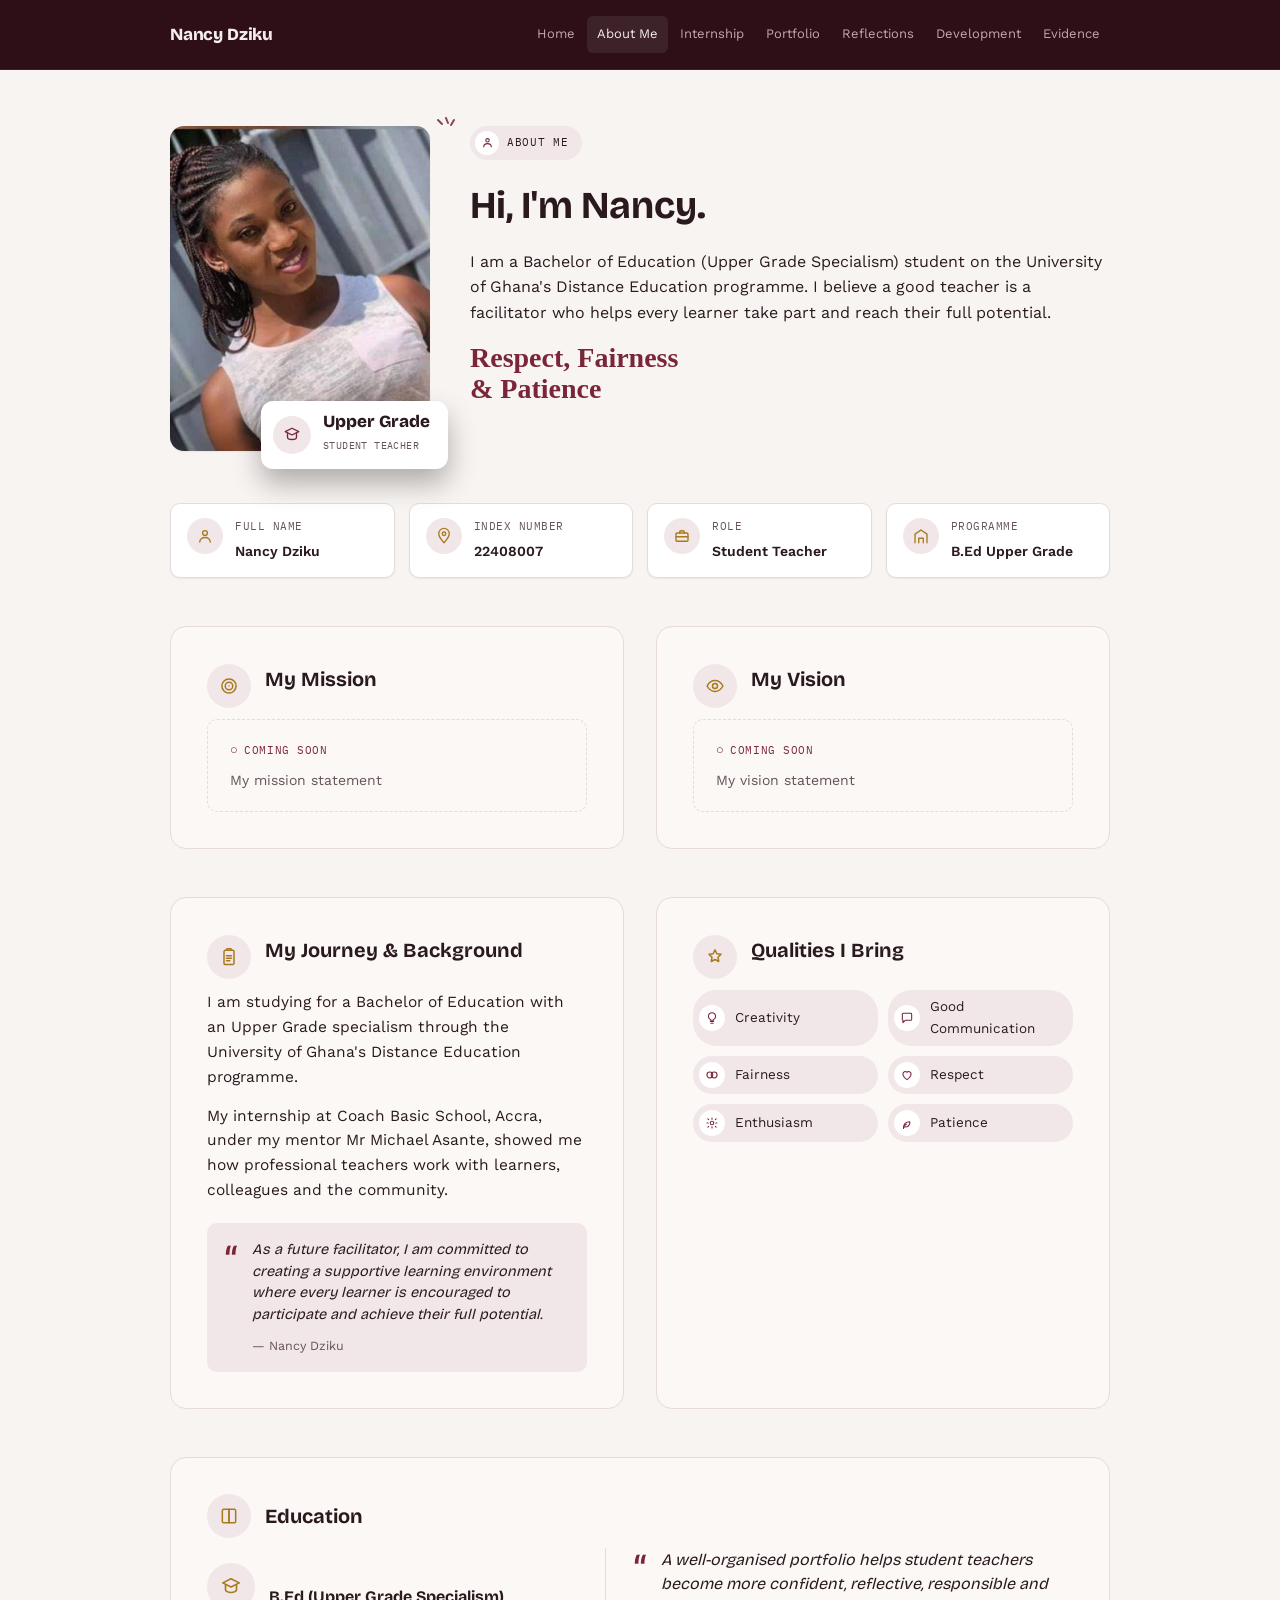
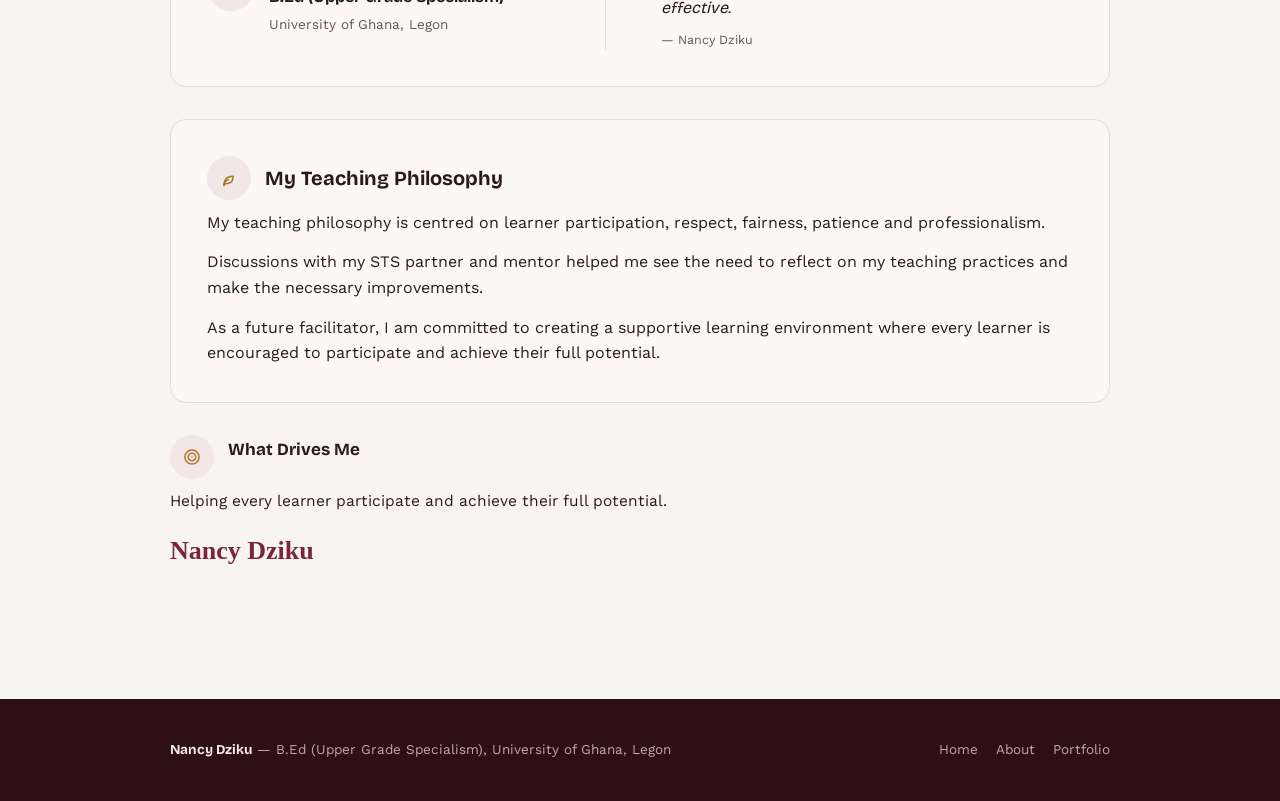
==== commit 66a53a4c: "Add Nancy's portraits and programme (B.Ed Upper Grade, Distance Education) Co-Authored-By: Claude Op" ====
--- a/site/about.html
+++ b/site/about.html
@@ -4,7 +4,7 @@
 <meta charset="UTF-8">
 <meta name="viewport" content="width=device-width, initial-scale=1">
 <title>Nancy Dziku — About Me</title>
-<meta name="description" content="Teaching e-portfolio of Nancy Dziku, Bachelor of Education student-teacher at the University of Ghana, Legon.">
+<meta name="description" content="Teaching e-portfolio of Nancy Dziku, B.Ed (Upper Grade Specialism) student-teacher at the University of Ghana, Legon.">
 <link rel="stylesheet" href="https://fonts.googleapis.com/css2?family=Bricolage+Grotesque:opsz,wght@12..96,500;12..96,700;12..96,800&family=Work+Sans:wght@400;500;600;700&family=IBM+Plex+Mono:wght@500&display=swap">
 <link rel="stylesheet" href="styles.css">
 </head>
@@ -32,16 +32,16 @@
     <div class="about-split">
       <div style="position:relative;">
         <div class="photo-ticks"><svg width="24" height="34" viewBox="0 0 24 34" fill="none" stroke="currentColor" stroke-width="2" stroke-linecap="round"><path d="M2 4l4 4"/><path d="M10 2l2 5"/><path d="M18 4l-3 5"/></svg></div>
-        <img class="about-photo" src="assets/portrait.jpg" alt="Portrait of Nancy Dziku (photo coming soon)">
+        <img class="about-photo" style="object-position:center 20%;" src="assets/portrait-2.jpg" alt="Portrait of Nancy Dziku">
         <div class="hero-badge" style="position:absolute;right:-18px;bottom:-18px;left:auto;">
           <div class="badge-icon"><svg width="18" height="18" viewBox="0 0 24 24" fill="none" stroke="currentColor" stroke-width="1.8" stroke-linecap="round" stroke-linejoin="round"><path d="M12 3l9 4.5-9 4.5-9-4.5z"/><path d="M6 10v5c0 1.5 2.7 3 6 3s6-1.5 6-3v-5"/></svg></div>
-          <div><b>Basic</b><span>Student Teacher</span></div>
+          <div><b>Upper Grade</b><span>Student Teacher</span></div>
         </div>
       </div>
       <div class="about-greet">
         <div class="pill-eyebrow"><span class="pill-icon"><svg width="13" height="13" viewBox="0 0 24 24" fill="none" stroke="currentColor" stroke-width="2" stroke-linecap="round" stroke-linejoin="round"><circle cx="12" cy="8" r="3.2"/><path d="M5 20c0-3.5 3-6 7-6s7 2.5 7 6"/></svg></span>About Me</div>
         <h3 style="font-size:clamp(28px,4.4vw,38px);">Hi, I'm Nancy.</h3>
-        <p class="body-text">I am a Bachelor of Education student at the University of Ghana, Legon. I believe a good teacher is a facilitator who helps every learner take part and reach their full potential.</p>
+        <p class="body-text">I am a Bachelor of Education (Upper Grade Specialism) student on the University of Ghana's Distance Education programme. I believe a good teacher is a facilitator who helps every learner take part and reach their full potential.</p>
         <div class="tagline-script">Respect, Fairness<br>&amp; Patience</div>
       </div>
     </div>
@@ -62,7 +62,7 @@
         </div>
         <div class="info-item">
           <div class="info-icon"><svg width="18" height="18" viewBox="0 0 24 24" fill="none" stroke="currentColor" stroke-width="1.8" stroke-linecap="round" stroke-linejoin="round"><path d="M4 21V9.5L12 4l8 5.5V21"/><path d="M9 21v-6h6v6"/></svg></div>
-          <div><span class="info-label">Placement School</span><span class="info-value">Coach Basic School</span></div>
+          <div><span class="info-label">Programme</span><span class="info-value">B.Ed Upper Grade</span></div>
         </div>
       </div>
     </div>
@@ -90,7 +90,7 @@
         <div class="focus-icon"><svg width="20" height="20" viewBox="0 0 24 24" fill="none" stroke="currentColor" stroke-width="1.8" stroke-linecap="round" stroke-linejoin="round"><rect x="6" y="4" width="12" height="17" rx="1.5"/><path d="M9 4V3a1 1 0 0 1 1-1h4a1 1 0 0 1 1 1v1"/><path d="M9 10.5h6M9 13.5h6M9 16.5h4"/></svg></div>
         <h3>My Journey &amp; Background</h3>
       </div>
-        <p class="body-text">I am studying for a Bachelor of Education at the University of Ghana, Legon.</p>
+        <p class="body-text">I am studying for a Bachelor of Education with an Upper Grade specialism through the University of Ghana's Distance Education programme.</p>
         <p class="body-text" style="margin-top:14px;">My internship at Coach Basic School, Accra, under my mentor Mr Michael Asante, showed me how professional teachers work with learners, colleagues and the community.</p>
         <div class="testimonial" style="margin-top:20px;background:var(--chip-bg);border-radius:10px;padding:16px 18px;">
           <span class="quote-mark">&ldquo;</span>
@@ -125,7 +125,7 @@
         <div class="edu-info">
           <div class="focus-icon"><svg width="22" height="22" viewBox="0 0 24 24" fill="none" stroke="currentColor" stroke-width="1.8" stroke-linecap="round" stroke-linejoin="round"><path d="M12 3l9 4.5-9 4.5-9-4.5z"/><path d="M6 10v5c0 1.5 2.7 3 6 3s6-1.5 6-3v-5"/></svg></div>
           <div>
-            <h4>Bachelor of Education</h4>
+            <h4>B.Ed (Upper Grade Specialism)</h4>
             <p>University of Ghana, Legon</p>
           </div>
         </div>
@@ -164,7 +164,7 @@
 
 <footer class="site">
   <div class="container">
-    <div><strong>Nancy Dziku</strong> — B.Ed Student-Teacher, University of Ghana, Legon</div>
+    <div><strong>Nancy Dziku</strong> — B.Ed (Upper Grade Specialism), University of Ghana, Legon</div>
     <div class="foot-links">
       <a href="index.html">Home</a>
       <a href="about.html">About</a>
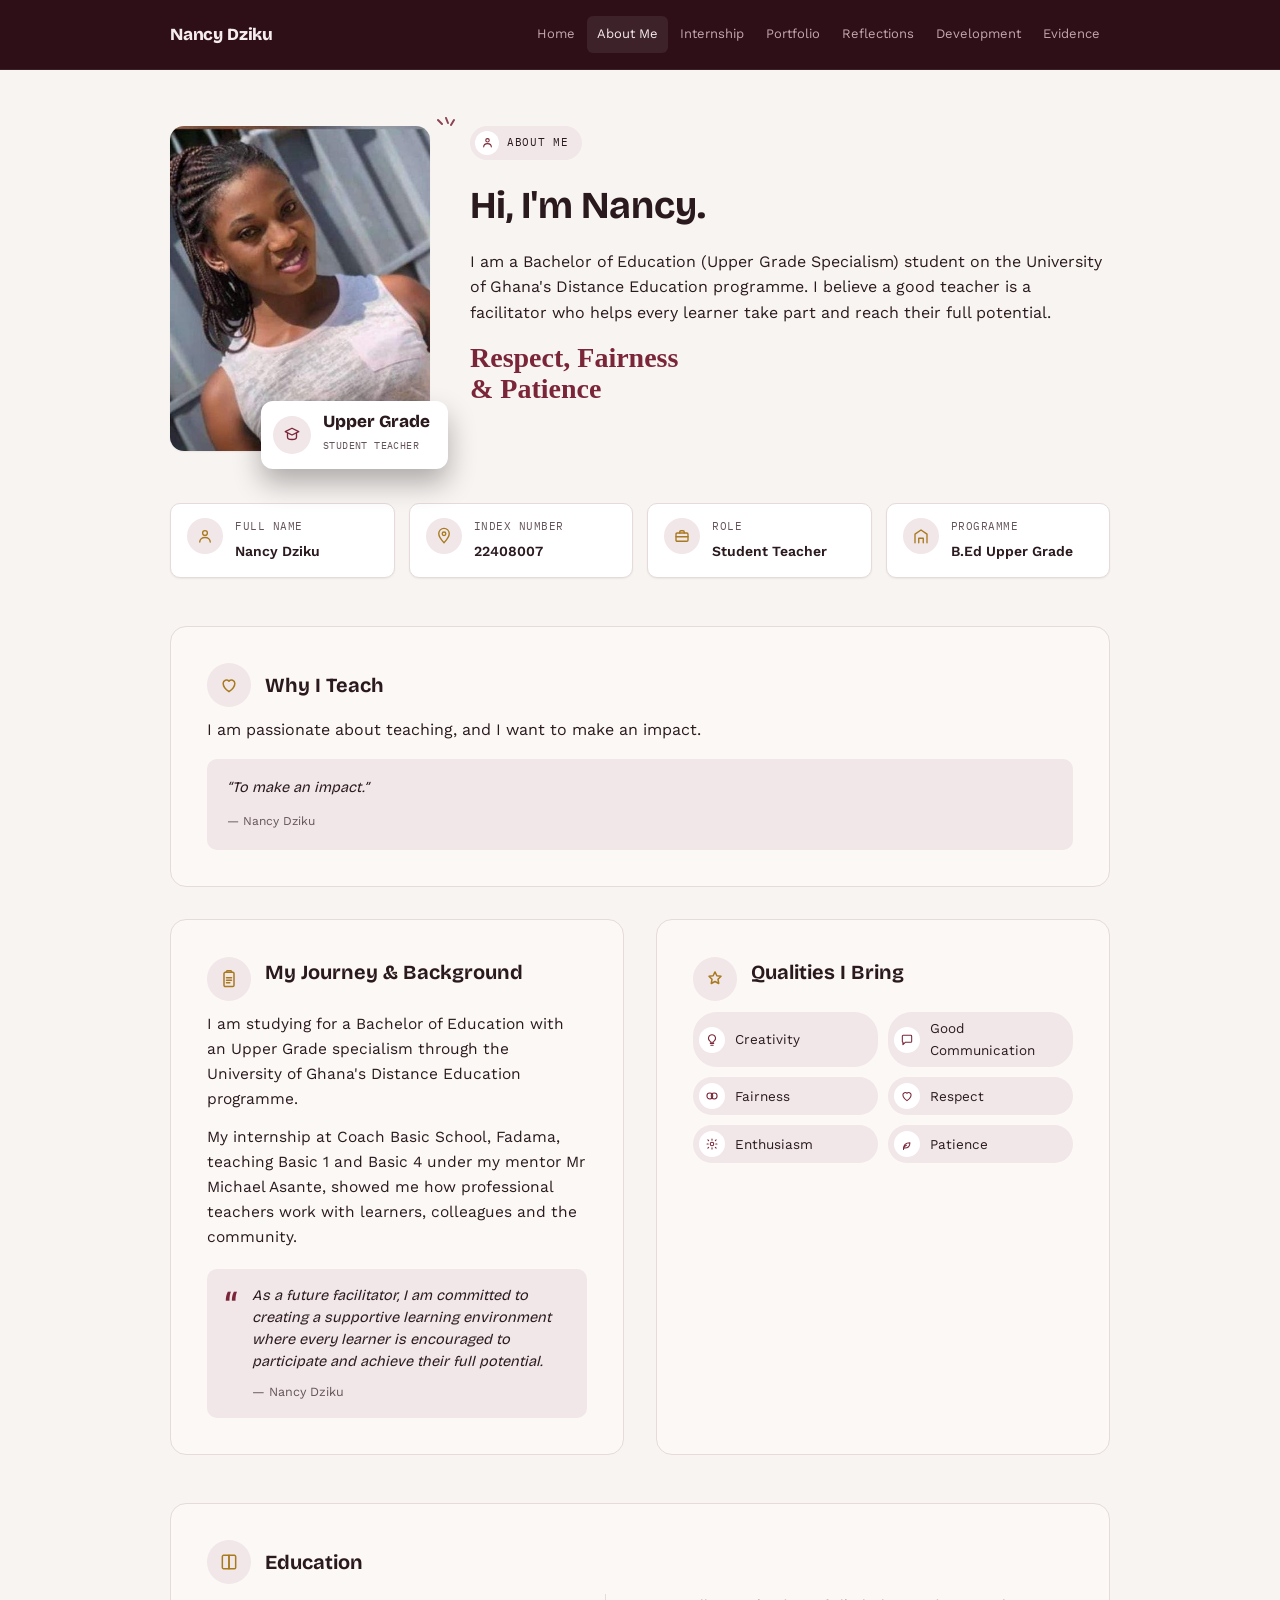
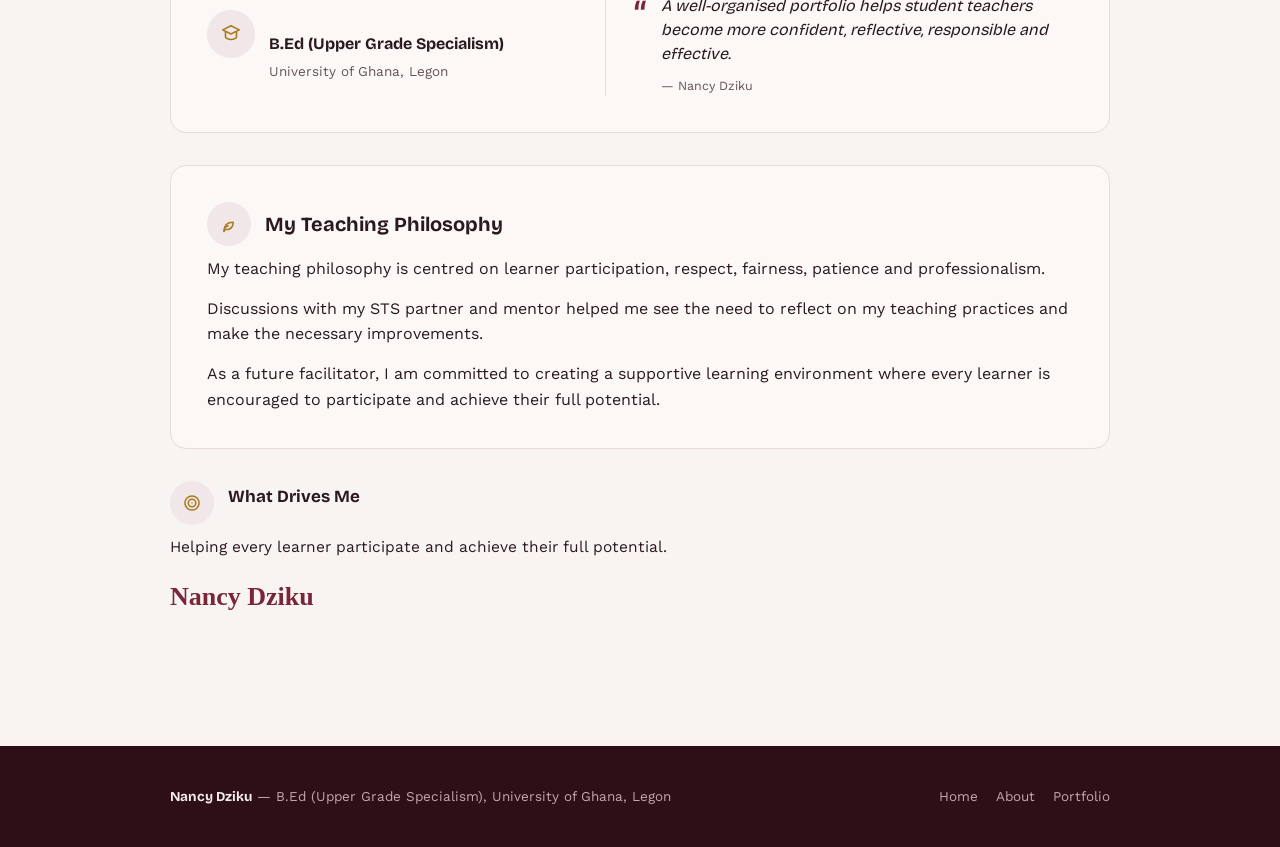
==== commit b578943e: "Add Nancy's placement details (Fadama, Basic 1 & 4) and why she teaches She has no lesson plan photo" ====
--- a/site/about.html
+++ b/site/about.html
@@ -67,20 +67,15 @@
       </div>
     </div>
 
-    <div class="two-col block">
-      <div class="panel" style="margin-bottom:0;">
-        <div class="panel-head">
-        <div class="focus-icon"><svg width="20" height="20" viewBox="0 0 24 24" fill="none" stroke="currentColor" stroke-width="1.8" stroke-linecap="round" stroke-linejoin="round"><circle cx="12" cy="12" r="8.5"/><circle cx="12" cy="12" r="4.5"/><circle cx="12" cy="12" r=".8" fill="currentColor" stroke="none"/></svg></div>
-        <h3>My Mission</h3>
+    <div class="panel">
+      <div class="panel-head">
+        <div class="focus-icon"><svg width="20" height="20" viewBox="0 0 24 24" fill="none" stroke="currentColor" stroke-width="1.8" stroke-linecap="round" stroke-linejoin="round"><path d="M12 20s-7-4.4-7-10a4 4 0 0 1 7-2.6A4 4 0 0 1 19 10c0 5.6-7 10-7 10z"/></svg></div>
+        <h3>Why I Teach</h3>
       </div>
-        <div class="grid-cards"><div class="gap"><div class="gap-label">Coming soon</div><p>My mission statement</p></div></div>
-      </div>
-      <div class="panel" style="margin-bottom:0;">
-        <div class="panel-head">
-        <div class="focus-icon"><svg width="20" height="20" viewBox="0 0 24 24" fill="none" stroke="currentColor" stroke-width="1.8" stroke-linecap="round" stroke-linejoin="round"><path d="M2.5 12S6 5.5 12 5.5 21.5 12 21.5 12 18 18.5 12 18.5 2.5 12 2.5 12z"/><circle cx="12" cy="12" r="3"/></svg></div>
-        <h3>My Vision</h3>
-      </div>
-        <div class="grid-cards"><div class="gap"><div class="gap-label">Coming soon</div><p>My vision statement</p></div></div>
+      <p class="body-text">I am passionate about teaching, and I want to make an impact.</p>
+      <div class="quote-box" style="margin-top:16px;">
+        <p>&ldquo;To make an impact.&rdquo;</p>
+        <span>— Nancy Dziku</span>
       </div>
     </div>
 
@@ -91,7 +86,7 @@
         <h3>My Journey &amp; Background</h3>
       </div>
         <p class="body-text">I am studying for a Bachelor of Education with an Upper Grade specialism through the University of Ghana's Distance Education programme.</p>
-        <p class="body-text" style="margin-top:14px;">My internship at Coach Basic School, Accra, under my mentor Mr Michael Asante, showed me how professional teachers work with learners, colleagues and the community.</p>
+        <p class="body-text" style="margin-top:14px;">My internship at Coach Basic School, Fadama, teaching Basic 1 and Basic 4 under my mentor Mr Michael Asante, showed me how professional teachers work with learners, colleagues and the community.</p>
         <div class="testimonial" style="margin-top:20px;background:var(--chip-bg);border-radius:10px;padding:16px 18px;">
           <span class="quote-mark">&ldquo;</span>
           <div>
